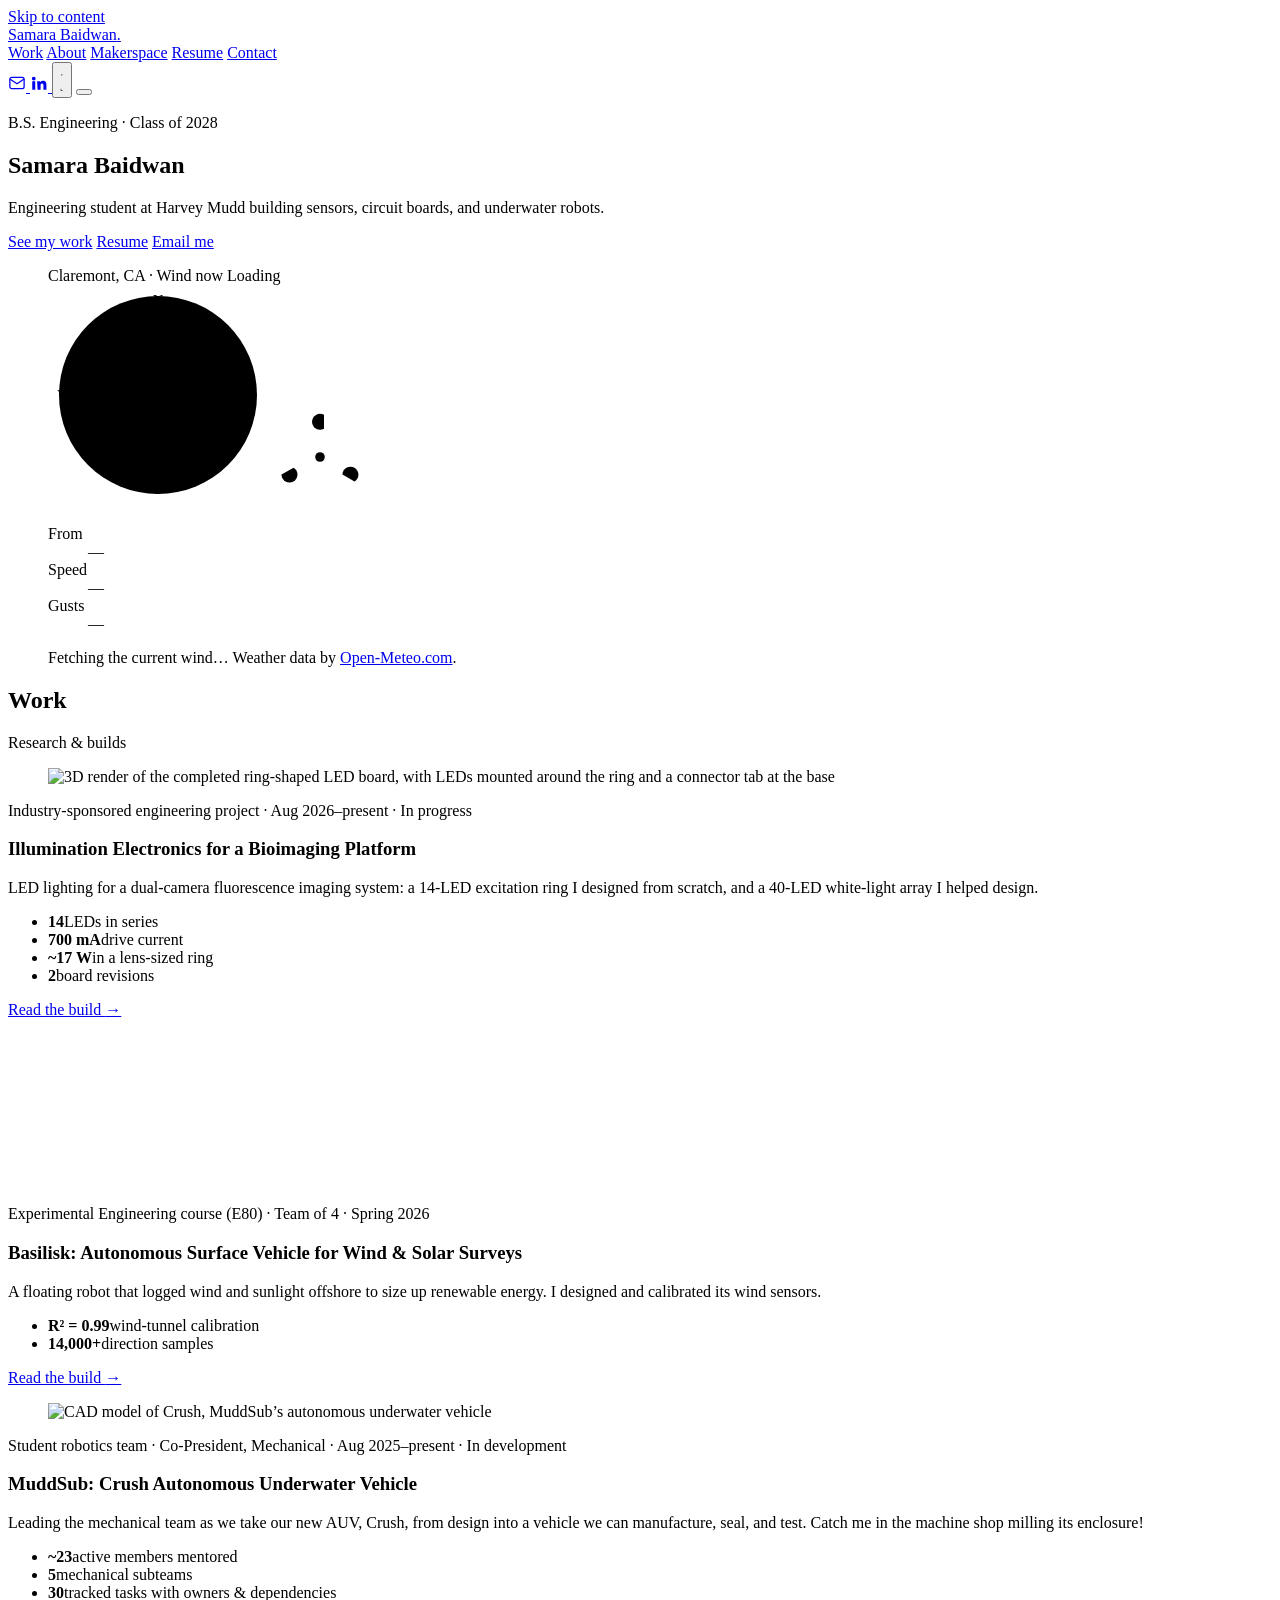
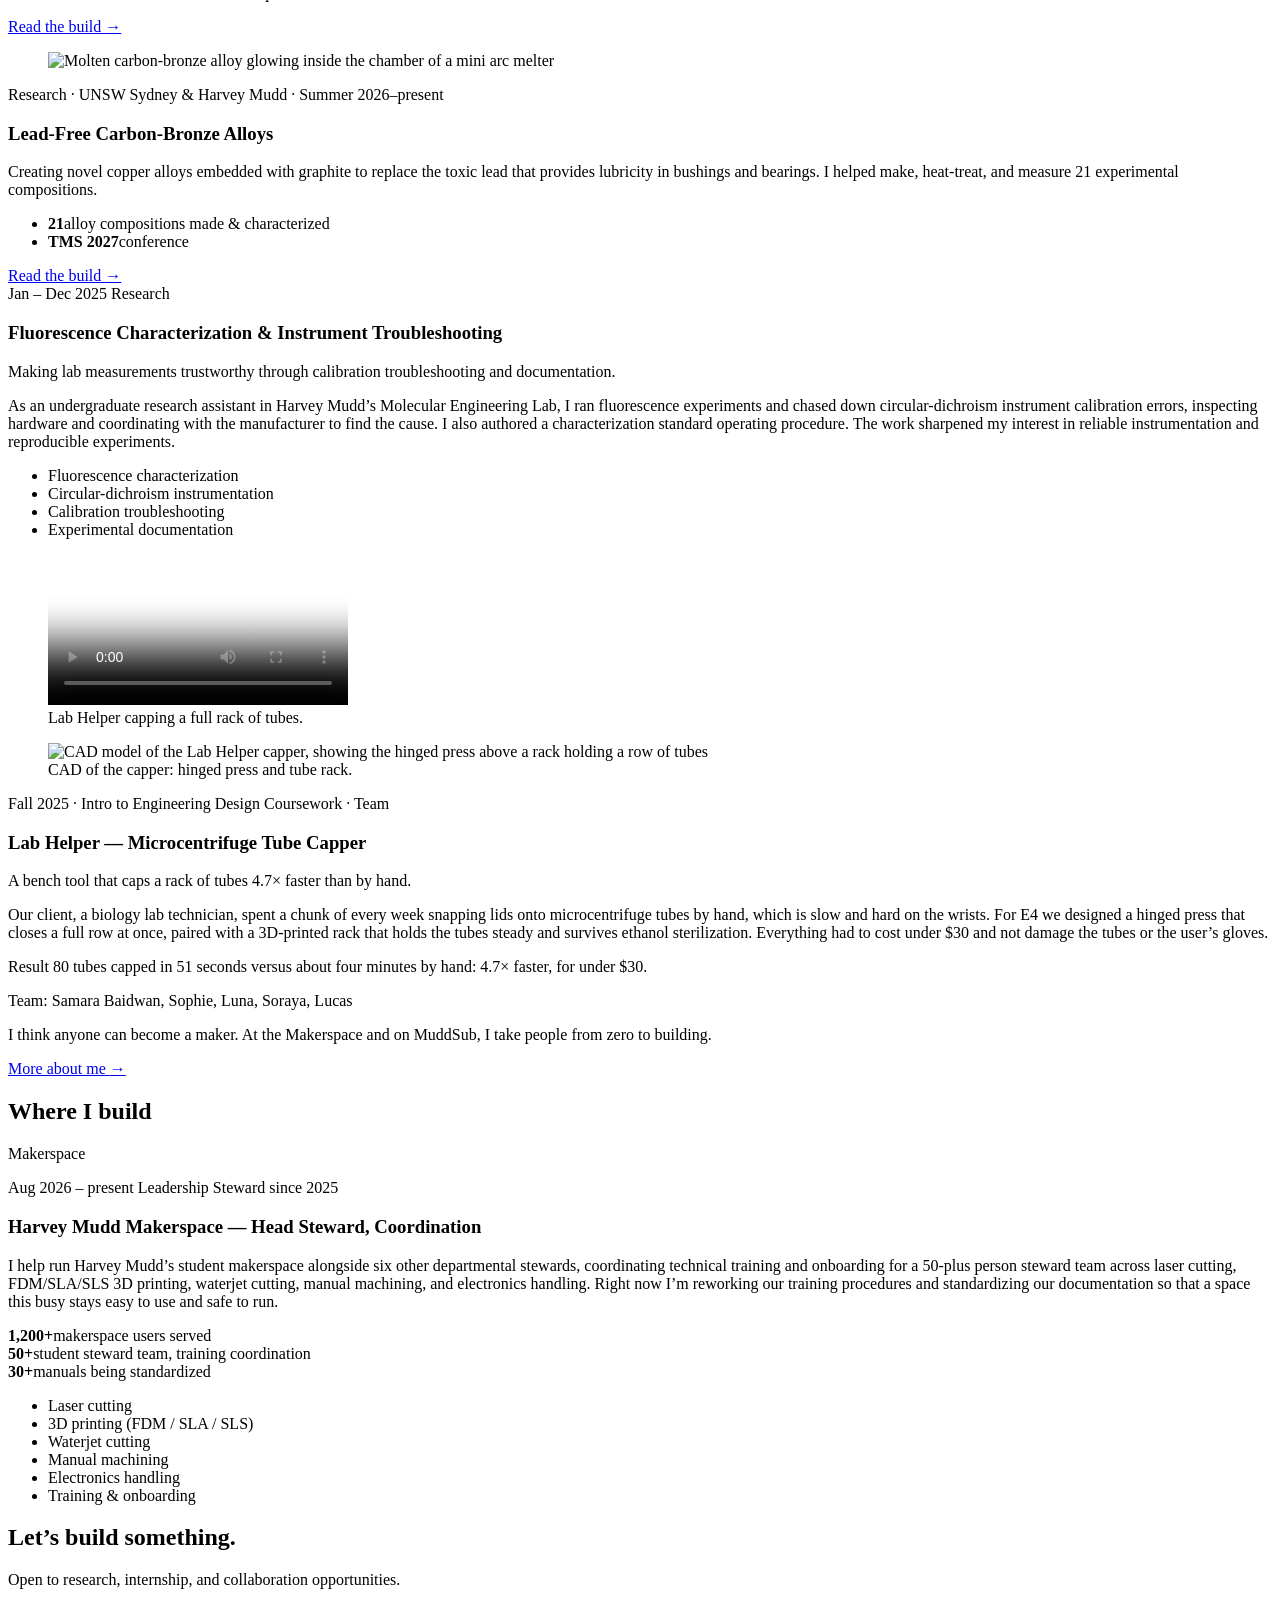
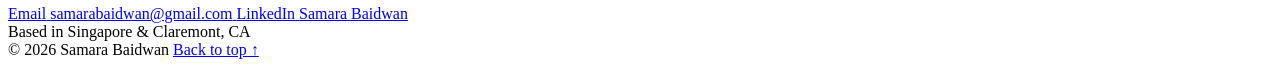
==== public/index.html @ fb80cf07 "Publish to GitHub Pages at samarabaidwan.com - Add a Pages workflow that uploads public/ on every me" ====
<!DOCTYPE html>
<html lang="en">
<head>
<meta charset="utf-8">
<meta name="viewport" content="width=device-width, initial-scale=1">
<title>Samara Baidwan — Engineering at Harvey Mudd</title>
<meta name="description" content="Samara Baidwan, engineering student at Harvey Mudd College ('28), building sensors, circuit boards, and underwater robots.">
<meta name="author" content="Samara Baidwan">
<meta name="theme-color" content="#0b1a28">
<script>try{var t=localStorage.getItem('theme');if(t==='light'||t==='dark')document.documentElement.dataset.theme=t}catch(e){}</script>
<link rel="canonical" href="https://samarabaidwan.com/">
<link rel="icon" href="/assets/favicon.svg" type="image/svg+xml">

<meta property="og:type" content="website">
<meta property="og:title" content="Samara Baidwan — Engineering at Harvey Mudd">
<meta property="og:description" content="Engineering student at Harvey Mudd building sensors, circuit boards, and underwater robots.">
<meta property="og:url" content="https://samarabaidwan.com/">

<link rel="preconnect" href="https://fonts.googleapis.com">
<link rel="preconnect" href="https://fonts.gstatic.com" crossorigin>
<link href="https://fonts.googleapis.com/css2?family=Chivo:wght@400;500;700;800&family=Chivo+Mono:wght@400;500&display=swap" rel="stylesheet">
<link rel="preconnect" href="https://api.open-meteo.com" crossorigin>
<link rel="stylesheet" href="/assets/css/styles.css?v=20261028">
</head>
<body>
<a class="skip-link" href="#main">Skip to content</a>

<header class="nav" id="nav">
  <div class="nav-inner">
    <a class="brand" href="/" aria-label="Samara Baidwan, home">Samara Baidwan<span class="brand-dot" aria-hidden="true">.</span></a>
    <nav class="nav-links" aria-label="Primary">
      <a href="/#projects">Work</a>
      <a href="/about/">About</a>
      <a href="/#makerspace">Makerspace</a>
      <a href="/resume/">Resume</a>
      <a href="/#contact">Contact</a>
    </nav>
    <a class="nav-mail" href="mailto:samarabaidwan@gmail.com" aria-label="Email Samara">
      <svg viewBox="0 0 24 24" width="18" height="18" fill="none" stroke="currentColor" stroke-width="1.7" stroke-linecap="round" stroke-linejoin="round" aria-hidden="true"><rect x="2.5" y="4.5" width="19" height="15" rx="2.5"/><path d="m3 7 9 6 9-6"/></svg>
    </a>
    <a class="nav-ico" href="https://www.linkedin.com/in/samarabaidwan/" target="_blank" rel="noopener" aria-label="LinkedIn">
      <svg viewBox="0 0 24 24" width="18" height="18" fill="currentColor" aria-hidden="true"><path d="M4.98 3.5A2.5 2.5 0 1 0 5 8.5a2.5 2.5 0 0 0 0-5zM3 9.5h4V21H3zM9.5 9.5h3.8v1.6h.05c.53-.95 1.83-1.95 3.77-1.95 4.03 0 4.78 2.5 4.78 5.76V21h-4v-5.3c0-1.26-.02-2.9-1.77-2.9-1.77 0-2.04 1.38-2.04 2.8V21h-4z"/></svg>
    </a>
    <button class="theme-toggle" type="button" aria-label="Switch to light theme">
      <svg class="i-sun" viewBox="0 0 24 24" aria-hidden="true"><circle cx="12" cy="12" r="4"/><path d="M12 2v2M12 20v2M4.9 4.9l1.4 1.4M17.7 17.7l1.4 1.4M2 12h2M20 12h2M4.9 19.1l1.4-1.4M17.7 6.3l1.4-1.4"/></svg>
      <svg class="i-moon" viewBox="0 0 24 24" aria-hidden="true"><path d="M20.5 14.2A8.5 8.5 0 1 1 9.8 3.5a7 7 0 0 0 10.7 10.7z"/></svg>
    </button>
    <button class="nav-toggle" type="button" aria-expanded="false" aria-controls="mobile-menu" aria-label="Open menu"><span></span><span></span></button>
  </div>
  <div class="mobile-menu" id="mobile-menu" hidden>
    <a href="/#projects">Work</a>
    <a href="/about/">About</a>
    <a href="/#makerspace">Makerspace</a>
    <a href="/resume/">Resume</a>
    <a href="/#contact">Contact</a>
  </div>
</header>

<main id="main">

  <!-- ============ HERO ============ -->
  <section class="hero" id="top">
    <div class="wrap">
      <div class="hero-grid">

        <div class="hero-main">
          <p class="eyebrow">B.S. Engineering · Class of 2028</p>
          <h1 class="hero-name">Samara Baidwan</h1>
          <p class="hero-bio">Engineering student at Harvey Mudd building sensors, circuit boards, and underwater robots.</p>
          <div class="hero-cta">
            <a class="btn btn-primary" href="#projects">See my work</a>
            <a class="btn btn-ghost" href="/resume/">Resume</a>
            <a class="btn btn-ghost" href="mailto:samarabaidwan@gmail.com">Email me</a>
          </div>
        </div>

        <figure class="wind card" id="wind" data-state="loading" aria-labelledby="wind-title">
          <div class="wind-head">
            <span id="wind-title">Claremont, CA · Wind now</span>
            <span class="wind-status" data-wind-status>Loading</span>
          </div>
          <div class="wind-instruments">
            <svg class="wind-vane" viewBox="0 0 240 240" width="220" height="220" role="img" aria-labelledby="wind-vane-title">
              <title id="wind-vane-title">Weathervane</title>
              <circle class="ring" cx="120" cy="120" r="108"/>
              <circle class="ring" cx="120" cy="120" r="72"/>
              <circle class="ring" cx="120" cy="120" r="36"/>
              <text class="card-pt" x="120" y="22" text-anchor="middle">N</text>
              <text class="card-pt" x="222" y="125" text-anchor="middle">E</text>
              <text class="card-pt" x="120" y="228" text-anchor="middle">S</text>
              <text class="card-pt" x="18" y="125" text-anchor="middle">W</text>
              <g data-wind-vane transform="rotate(225 120 120)">
                <polygon class="arrow" points="120,34 109,62 131,62"/>
                <rect class="shaft" x="118" y="60" width="4" height="96" rx="2"/>
                <path class="fin" d="M112 152 L128 152 L142 200 Q120 192 98 200 Z"/>
              </g>
              <circle class="hub" cx="120" cy="120" r="7"/>
            </svg>
            <svg class="wind-cups" viewBox="0 0 120 120" width="96" height="96" aria-hidden="true">
              <g data-wind-cups>
                <g><line class="arm" x1="60" y1="60" x2="60" y2="25"/><path class="cup" d="M65 7.3 A10 10 0 1 0 65 24.7"/></g>
                <g transform="rotate(120 60 60)"><line class="arm" x1="60" y1="60" x2="60" y2="25"/><path class="cup" d="M65 7.3 A10 10 0 1 0 65 24.7"/></g>
                <g transform="rotate(240 60 60)"><line class="arm" x1="60" y1="60" x2="60" y2="25"/><path class="cup" d="M65 7.3 A10 10 0 1 0 65 24.7"/></g>
              </g>
              <circle class="hub" cx="60" cy="60" r="6"/>
            </svg>
          </div>
          <dl class="wind-read">
            <div><dt>From</dt><dd data-wind-dir>—</dd></div>
            <div><dt>Speed</dt><dd data-wind-speed>—</dd></div>
            <div><dt>Gusts</dt><dd data-wind-gust>—</dd></div>
          </dl>
          <figcaption class="wind-cap"><span data-wind-note>Fetching the current wind…</span> Weather data by <a href="https://open-meteo.com/" target="_blank" rel="noopener">Open-Meteo.com</a>.</figcaption>
        </figure>

      </div>
    </div>
  </section>

  <!-- ============ PROJECTS ============ -->
  <section class="section" id="projects">
    <div class="wrap">
      <header class="sec-head">
        <h2 class="sec-title">Work</h2>
        <p class="sec-label">Research &amp; builds</p>
      </header>

      <div class="projects">

        <!-- Currently working on -->
        <article class="project card now-card">
          <figure class="p-focal">
            <img src="/assets/img/led-v2.webp?v=20261016" alt="3D render of the completed ring-shaped LED board, with LEDs mounted around the ring and a connector tab at the base" loading="lazy" width="1200" height="900">
          </figure>
          <div class="p-body">
            <p class="proj-label">Industry-sponsored engineering project · Aug 2026–present · In progress</p>
            <h3>Illumination Electronics for a Bioimaging Platform</h3>
            <p class="one-liner">
              LED lighting for a dual-camera fluorescence imaging system: a 14-LED excitation ring I
              designed from scratch, and a 40-LED white-light array I helped design.
            </p>
            <ul class="pcard-stats">
              <li><b>14</b><span>LEDs in series</span></li>
              <li><b>700 mA</b><span>drive current</span></li>
              <li><b>~17 W</b><span>in a lens-sized ring</span></li>
              <li><b>2</b><span>board revisions</span></li>
            </ul>
            <a class="pcard-link" href="/projects/illumination/">Read the build <span aria-hidden="true">&rarr;</span></a>
          </div>
        </article>

        <!-- Basilisk -->
        <article class="project card">
          <figure class="p-focal">
            <video src="/assets/video/basilisk-lake-card.mp4?v=20261016" poster="/assets/img/basilisk-lake-card-poster.jpg?v=20261016" autoplay muted loop playsinline preload="metadata" aria-label="Basilisk under way on the lake, logging wind and sunlight"></video>
          </figure>
          <div class="p-body">
            <p class="proj-label">Experimental Engineering course (E80) · Team of 4 · Spring 2026</p>
            <h3>Basilisk: Autonomous Surface Vehicle for Wind &amp; Solar Surveys</h3>
            <p class="one-liner">
              A floating robot that logged wind and sunlight offshore to size up renewable energy. I
              designed and calibrated its wind sensors.
            </p>
            <ul class="pcard-stats">
              <li><b>R² = 0.99</b><span>wind-tunnel calibration</span></li>
              <li><b>14,000+</b><span>direction samples</span></li>
            </ul>
            <a class="pcard-link" href="/projects/basilisk/">Read the build <span aria-hidden="true">&rarr;</span></a>
          </div>
        </article>

        <!-- MuddSub -->
        <article class="project card">
          <figure class="p-focal p-focal--cutout">
            <img src="/assets/img/sub-crush.webp?v=20261028" alt="CAD model of Crush, MuddSub’s autonomous underwater vehicle" loading="lazy" width="1074" height="737">
          </figure>
          <div class="p-body">
            <p class="proj-label">Student robotics team · Co-President, Mechanical · Aug 2025–present · In development</p>
            <h3>MuddSub: Crush Autonomous Underwater Vehicle</h3>
            <p class="one-liner">
              Leading the mechanical team as we take our new AUV, Crush, from design into a vehicle we
              can manufacture, seal, and test. Catch me in the machine shop milling its enclosure!
            </p>
            <ul class="pcard-stats">
              <li><b>~23</b><span>active members mentored</span></li>
              <li><b>5</b><span>mechanical subteams</span></li>
              <li><b>30</b><span>tracked tasks with owners &amp; dependencies</span></li>
            </ul>
            <a class="pcard-link" href="/projects/muddsub/">Read the build <span aria-hidden="true">&rarr;</span></a>
          </div>
        </article>

        <!-- Carbon-Bronze (UNSW) -->
        <article class="project card">
          <figure class="p-focal">
            <img src="/assets/img/unsw-arcmelt.webp?v=20261010" alt="Molten carbon-bronze alloy glowing inside the chamber of a mini arc melter" loading="lazy" width="1200" height="900">
          </figure>
          <div class="p-body">
            <p class="proj-label">Research · UNSW Sydney &amp; Harvey Mudd · Summer 2026–present</p>
            <h3>Lead-Free Carbon-Bronze Alloys</h3>
            <p class="one-liner">
              Creating novel copper alloys embedded with graphite to replace the toxic lead that
              provides lubricity in bushings and bearings. I helped make, heat-treat, and measure 21
              experimental compositions.
            </p>
            <ul class="pcard-stats">
              <li><b>21</b><span>alloy compositions made &amp; characterized</span></li>
              <li><b>TMS 2027</b><span>conference</span></li>
            </ul>
            <a class="pcard-link" href="/projects/carbon-bronze/">Read the build <span aria-hidden="true">&rarr;</span></a>
          </div>
        </article>

        <!-- Fluorescence -->
        <article class="project project--text card">
          <div class="p-body">
            <div class="p-top">
              <span class="date">Jan – Dec 2025</span>
              <span class="chip">Research</span>
            </div>
            <h3>Fluorescence Characterization &amp; Instrument Troubleshooting</h3>
            <p class="one-liner">Making lab measurements trustworthy through calibration troubleshooting and documentation.</p>
            <p class="desc">
              As an undergraduate research assistant in Harvey Mudd’s Molecular Engineering Lab, I ran
              fluorescence experiments and chased down circular-dichroism instrument calibration errors,
              inspecting hardware and coordinating with the manufacturer to find the cause. I also authored
              a characterization standard operating procedure. The work sharpened my interest in reliable
              instrumentation and reproducible experiments.
            </p>
            <ul class="tags">
              <li>Fluorescence characterization</li><li>Circular-dichroism instrumentation</li>
              <li>Calibration troubleshooting</li><li>Experimental documentation</li>
            </ul>
          </div>
        </article>

        <!-- Lab Helper -->
        <article class="project project--split card">
          <div class="p-gallery">
            <figure class="media">
              <video controls preload="metadata" playsinline poster="/assets/video/lab-helper-poster.jpg?v=20261010">
                <source src="/assets/video/lab-helper.mp4?v=20261010" type="video/mp4">
                Your browser doesn’t support embedded video.
              </video>
              <figcaption>Lab Helper capping a full rack of tubes.</figcaption>
            </figure>
            <figure class="media">
              <img src="/assets/img/lab-cad.webp?v=20261010" alt="CAD model of the Lab Helper capper, showing the hinged press above a rack holding a row of tubes" loading="lazy" width="1400" height="956">
              <figcaption>CAD of the capper: hinged press and tube rack.</figcaption>
            </figure>
          </div>
          <div class="p-body">
            <div class="p-top">
              <span class="date">Fall 2025 · Intro to Engineering Design</span>
              <span class="chip chip-team">Coursework · Team</span>
            </div>
            <h3>Lab Helper — Microcentrifuge Tube Capper</h3>
            <p class="one-liner">A bench tool that caps a rack of tubes 4.7× faster than by hand.</p>
            <p class="desc">
              Our client, a biology lab technician, spent a chunk of every week snapping lids onto
              microcentrifuge tubes by hand, which is slow and hard on the wrists. For E4 we designed a hinged
              press that closes a full row at once, paired with a 3D-printed rack that holds the tubes
              steady and survives ethanol sterilization. Everything had to cost under $30 and not damage
              the tubes or the user’s gloves.
            </p>
            <p class="result">
              <span>Result</span>
              80 tubes capped in 51 seconds versus about four minutes by hand: 4.7× faster, for under $30.
            </p>
            <p class="team">Team: <span>Samara Baidwan, Sophie, Luna, Soraya, Lucas</span></p>
          </div>
        </article>

      </div>
    </div>
  </section>

  <!-- ============ ABOUT (teaser; the full page is /about/) ============ -->
  <section class="section" id="about" aria-label="About">
    <div class="wrap">
      <div class="about-teaser card">
        <p>I think anyone can become a maker. At the Makerspace and on MuddSub, I take people from zero to building.</p>
        <a class="btn btn-ghost" href="/about/">More about me <span aria-hidden="true">&rarr;</span></a>
      </div>
    </div>
  </section>

  <!-- ============ MAKERSPACE ============ -->
  <section class="section" id="makerspace">
    <div class="wrap">
      <header class="sec-head">
        <h2 class="sec-title">Where I build</h2>
        <p class="sec-label">Makerspace</p>
      </header>

      <article class="space-card card">
        <div class="space-head">
          <span class="date">Aug 2026 – present</span>
          <span class="chip">Leadership</span>
          <span class="date">Steward since 2025</span>
        </div>
        <h3>Harvey Mudd Makerspace — Head Steward, Coordination</h3>
        <p class="desc">
          I help run Harvey Mudd’s student makerspace alongside six other departmental stewards,
          coordinating technical training and onboarding for a 50-plus person steward team across laser
          cutting, FDM/SLA/SLS 3D printing, waterjet cutting, manual machining, and electronics handling.
          Right now I’m reworking our training procedures and standardizing our documentation so that a
          space this busy stays easy to use and safe to run.
        </p>
        <div class="stats">
          <div class="stat"><b>1,200+</b><span>makerspace users served</span></div>
          <div class="stat"><b>50+</b><span>student steward team, training coordination</span></div>
          <div class="stat"><b>30+</b><span>manuals being standardized</span></div>
        </div>
        <ul class="tags">
          <li>Laser cutting</li><li>3D printing (FDM / SLA / SLS)</li><li>Waterjet cutting</li>
          <li>Manual machining</li><li>Electronics handling</li><li>Training &amp; onboarding</li>
        </ul>
      </article>
    </div>
  </section>

  <!-- ============ CONTACT ============ -->
  <section class="section section-contact" id="contact">
    <div class="wrap">
      <header class="sec-head">
        <h2 class="sec-title big">Let’s build something.</h2>
        <p class="sec-sub">Open to research, internship, and collaboration opportunities.</p>
      </header>

      <div class="contact-grid">
        <a class="card contact-card" href="mailto:samarabaidwan@gmail.com">
          <span class="contact-label">Email</span>
          <span class="contact-value">samarabaidwan@gmail.com</span>
        </a>
        <a class="card contact-card" href="https://www.linkedin.com/in/samarabaidwan/" target="_blank" rel="noopener">
          <span class="contact-label">LinkedIn</span>
          <span class="contact-value">Samara Baidwan</span>
        </a>
        <div class="card contact-card">
          <span class="contact-label">Based in</span>
          <span class="contact-value">Singapore &amp; Claremont, CA</span>
        </div>
      </div>
    </div>
  </section>

</main>

<footer class="footer">
  <div class="wrap footer-inner">
    <span>© <span id="year">2026</span> Samara Baidwan</span>
    <a href="#top">Back to top ↑</a>
  </div>
</footer>

<script src="/assets/js/main.js?v=20261028" defer></script>
</body>
</html>
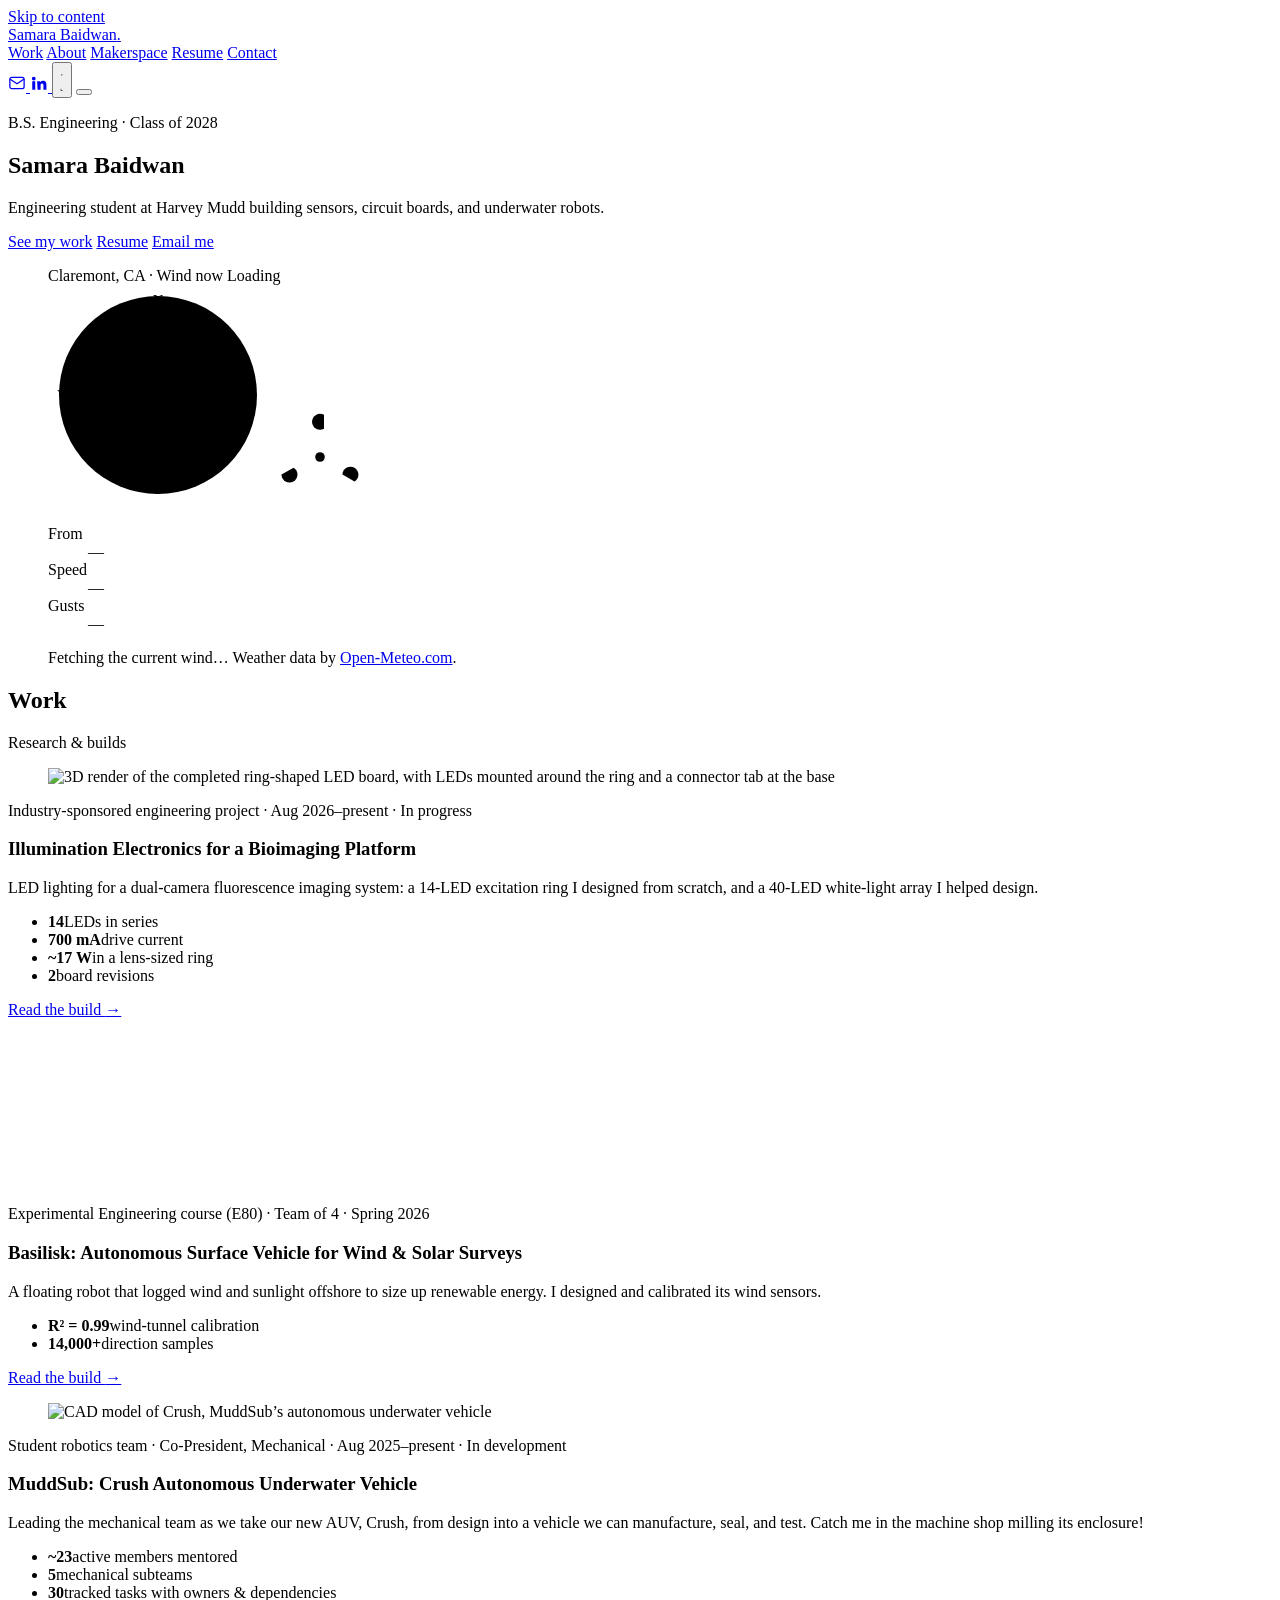
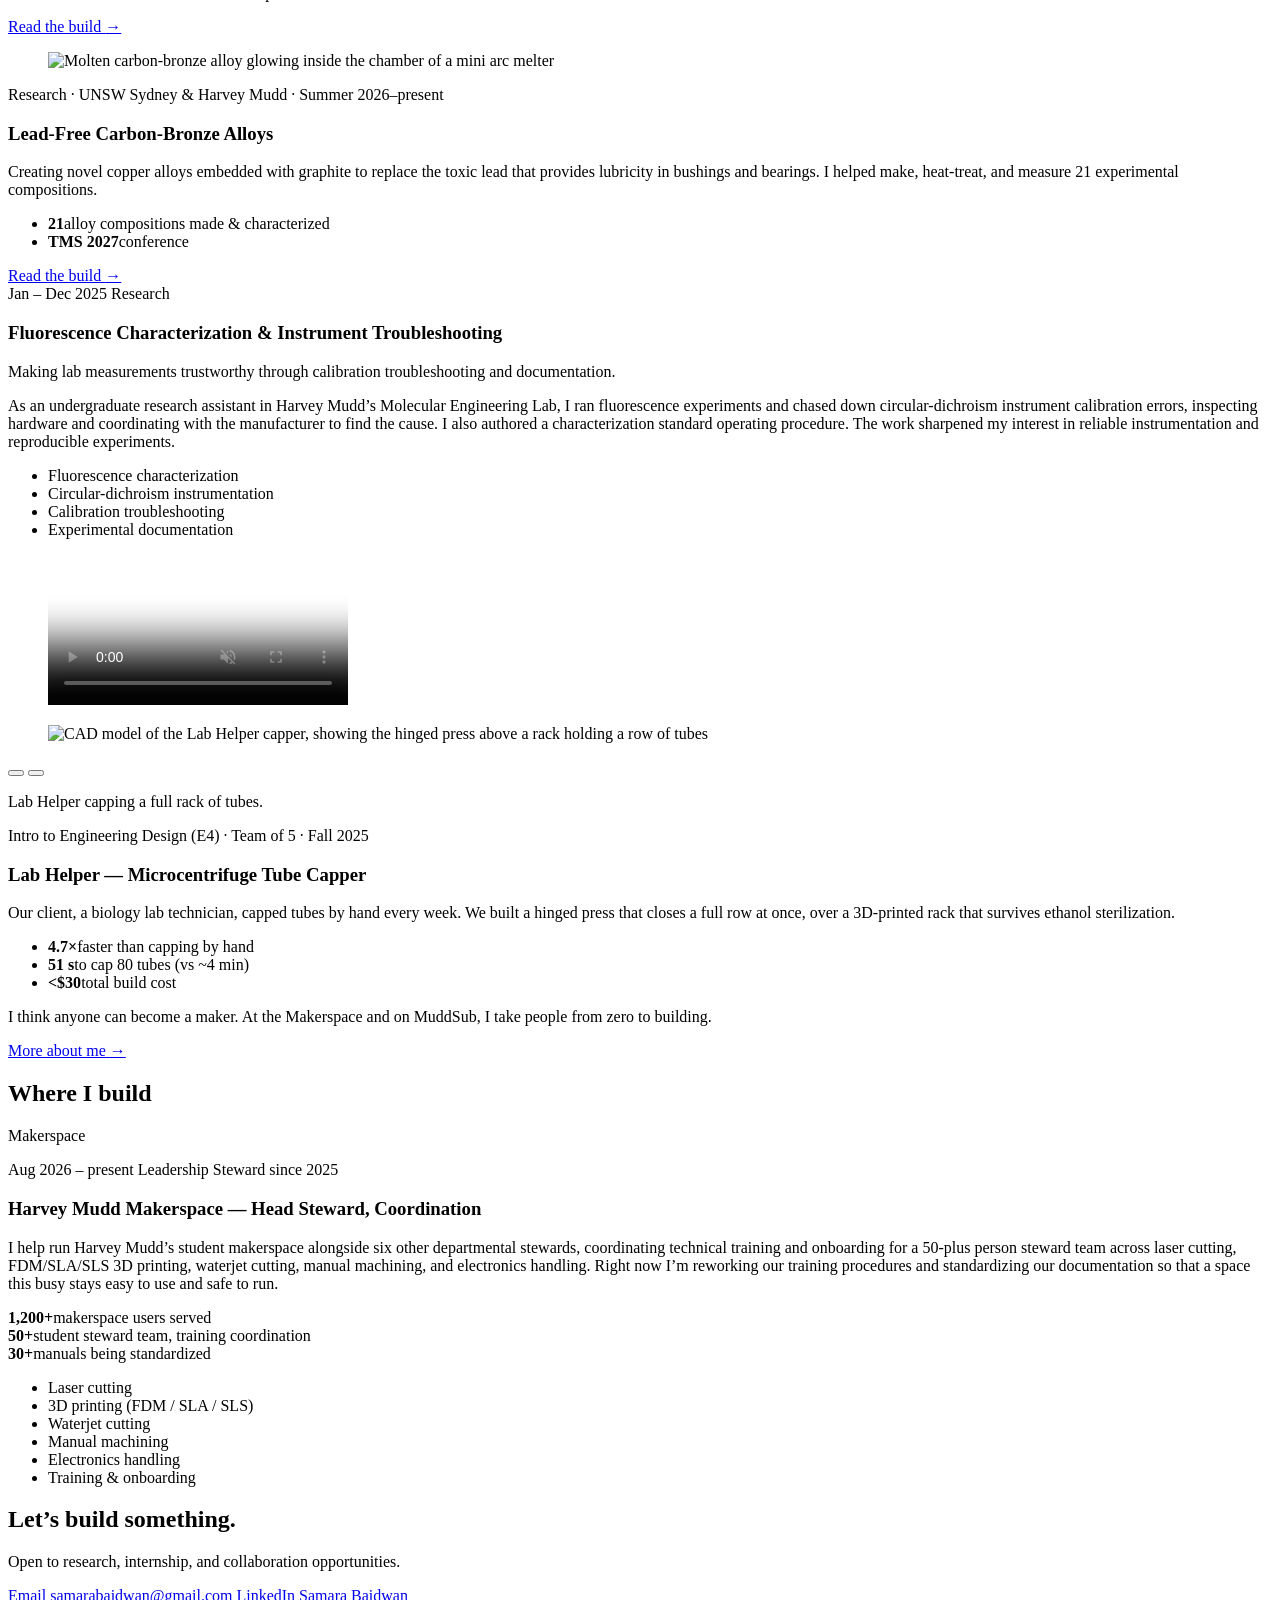
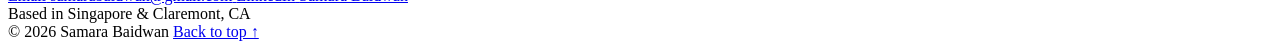
==== commit 1e240380: "Lab Helper gallery, resume on the new domain, reduced-motion video fix - Lab Helper: video and CAD n" ====
--- a/public/index.html
+++ b/public/index.html
@@ -20,7 +20,7 @@
 <link rel="preconnect" href="https://fonts.gstatic.com" crossorigin>
 <link href="https://fonts.googleapis.com/css2?family=Chivo:wght@400;500;700;800&family=Chivo+Mono:wght@400;500&display=swap" rel="stylesheet">
 <link rel="preconnect" href="https://api.open-meteo.com" crossorigin>
-<link rel="stylesheet" href="/assets/css/styles.css?v=20261028">
+<link rel="stylesheet" href="/assets/css/styles.css?v=20261029">
 </head>
 <body>
 <a class="skip-link" href="#main">Skip to content</a>
@@ -235,39 +235,37 @@
         </article>
 
         <!-- Lab Helper -->
-        <article class="project project--split card">
-          <div class="p-gallery">
-            <figure class="media">
-              <video controls preload="metadata" playsinline poster="/assets/video/lab-helper-poster.jpg?v=20261010">
-                <source src="/assets/video/lab-helper.mp4?v=20261010" type="video/mp4">
-                Your browser doesn’t support embedded video.
-              </video>
-              <figcaption>Lab Helper capping a full rack of tubes.</figcaption>
-            </figure>
-            <figure class="media">
-              <img src="/assets/img/lab-cad.webp?v=20261010" alt="CAD model of the Lab Helper capper, showing the hinged press above a rack holding a row of tubes" loading="lazy" width="1400" height="956">
-              <figcaption>CAD of the capper: hinged press and tube rack.</figcaption>
-            </figure>
-          </div>
-          <div class="p-body">
-            <div class="p-top">
-              <span class="date">Fall 2025 · Intro to Engineering Design</span>
-              <span class="chip chip-team">Coursework · Team</span>
+        <article class="project card">
+          <div class="p-media-col">
+            <div class="slideshow" data-slideshow data-static>
+              <div class="slides">
+                <figure class="slide slide--video is-active" data-caption="Lab Helper capping a full rack of tubes.">
+                  <video src="/assets/video/lab-helper.mp4?v=20261010" poster="/assets/video/lab-helper-poster.jpg?v=20261010" controls muted loop playsinline preload="metadata" aria-label="Lab Helper capping a full rack of microcentrifuge tubes"></video>
+                </figure>
+                <figure class="slide slide--photo" data-caption="CAD of the capper: hinged press and tube rack.">
+                  <img src="/assets/img/lab-cad.webp?v=20261010" alt="CAD model of the Lab Helper capper, showing the hinged press above a rack holding a row of tubes" loading="lazy" width="1400" height="956">
+                </figure>
+              </div>
+              <div class="slide-dots" role="tablist" aria-label="Lab Helper video and CAD">
+                <button class="dot is-active" type="button" role="tab" aria-selected="true" aria-label="Clip: capping a full rack"></button>
+                <button class="dot" type="button" role="tab" aria-selected="false" aria-label="CAD of the capper"></button>
+              </div>
+              <p class="slide-caption" aria-live="polite">Lab Helper capping a full rack of tubes.</p>
             </div>
+          </div>
+          <div class="p-body">
+            <p class="proj-label">Intro to Engineering Design (E4) · Team of 5 · Fall 2025</p>
             <h3>Lab Helper — Microcentrifuge Tube Capper</h3>
-            <p class="one-liner">A bench tool that caps a rack of tubes 4.7× faster than by hand.</p>
-            <p class="desc">
-              Our client, a biology lab technician, spent a chunk of every week snapping lids onto
-              microcentrifuge tubes by hand, which is slow and hard on the wrists. For E4 we designed a hinged
-              press that closes a full row at once, paired with a 3D-printed rack that holds the tubes
-              steady and survives ethanol sterilization. Everything had to cost under $30 and not damage
-              the tubes or the user’s gloves.
-            </p>
-            <p class="result">
-              <span>Result</span>
-              80 tubes capped in 51 seconds versus about four minutes by hand: 4.7× faster, for under $30.
-            </p>
-            <p class="team">Team: <span>Samara Baidwan, Sophie, Luna, Soraya, Lucas</span></p>
+            <p class="one-liner">
+              Our client, a biology lab technician, capped tubes by hand every week. We built a hinged
+              press that closes a full row at once, over a 3D-printed rack that survives ethanol
+              sterilization.
+            </p>
+            <ul class="pcard-stats">
+              <li><b>4.7×</b><span>faster than capping by hand</span></li>
+              <li><b>51 s</b><span>to cap 80 tubes (vs ~4 min)</span></li>
+              <li><b>&lt;$30</b><span>total build cost</span></li>
+            </ul>
           </div>
         </article>
 
@@ -354,6 +352,6 @@
   </div>
 </footer>
 
-<script src="/assets/js/main.js?v=20261028" defer></script>
+<script src="/assets/js/main.js?v=20261029" defer></script>
 </body>
 </html>
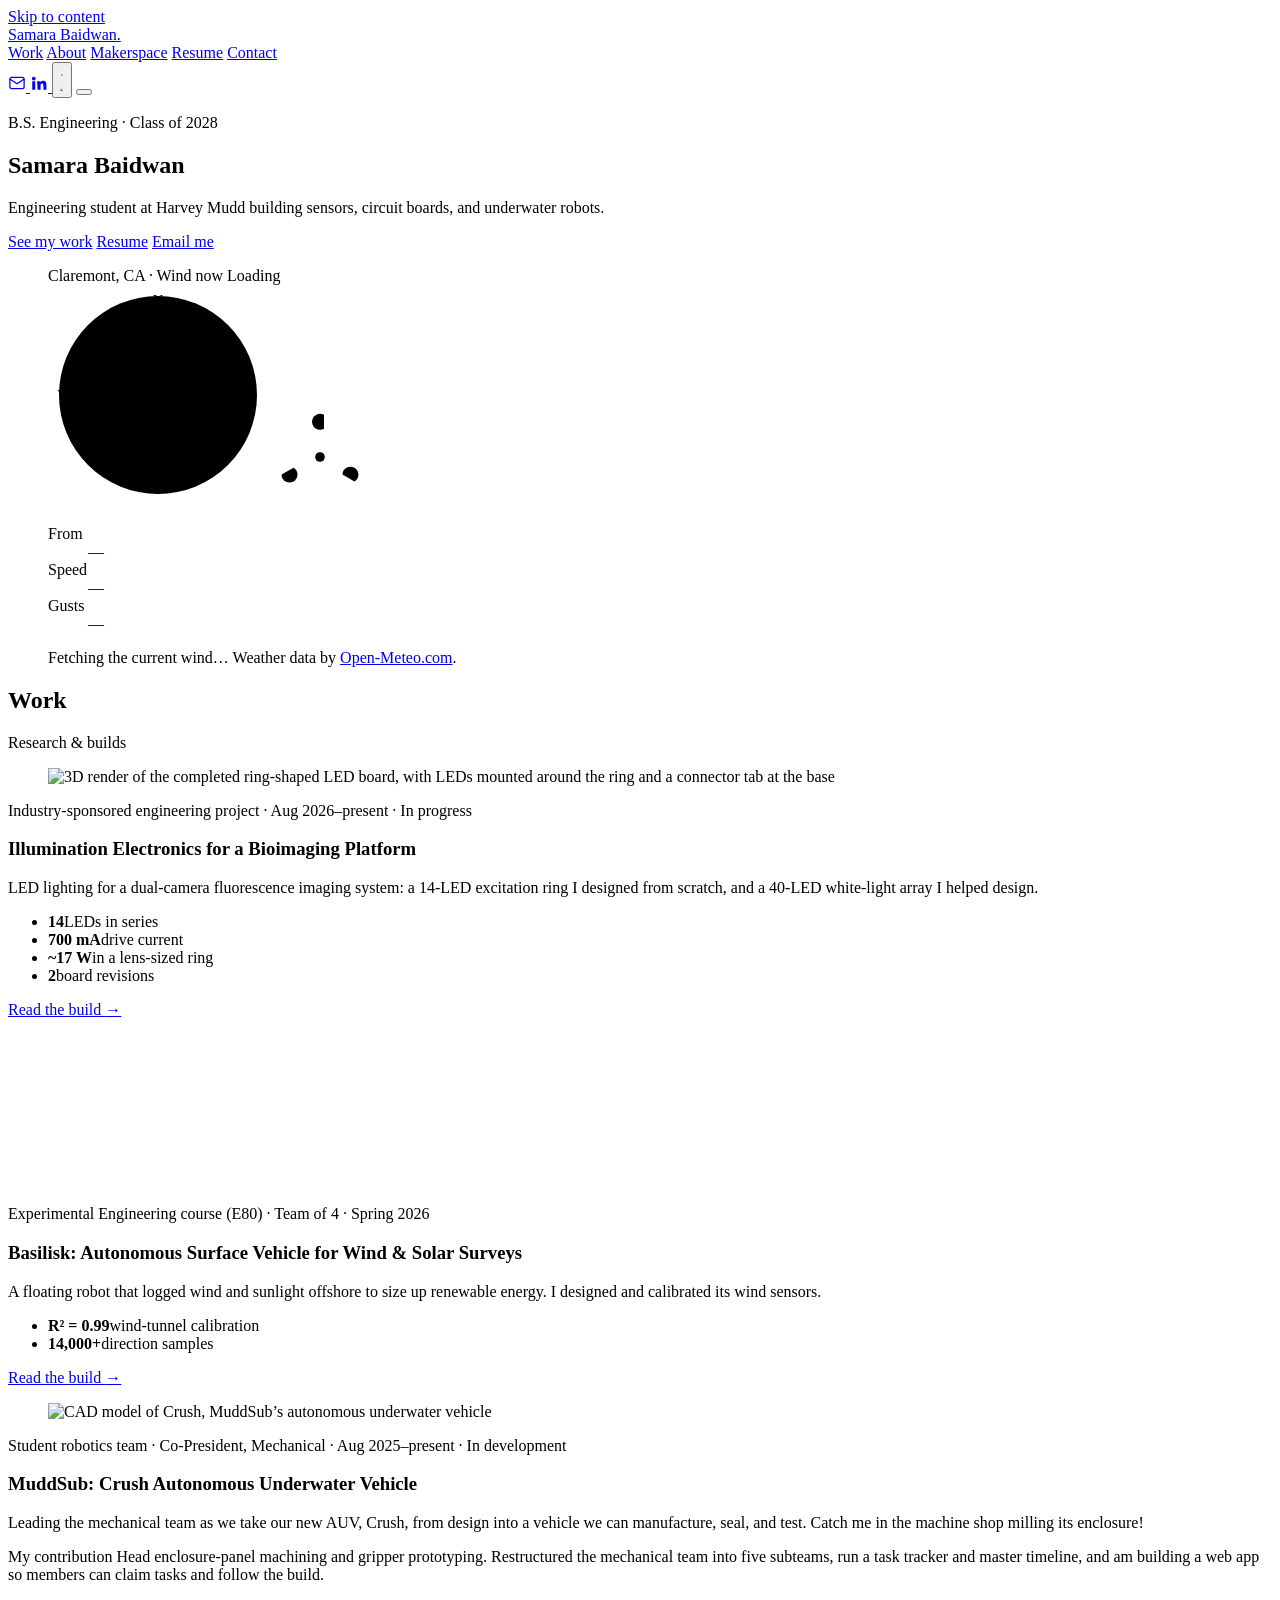
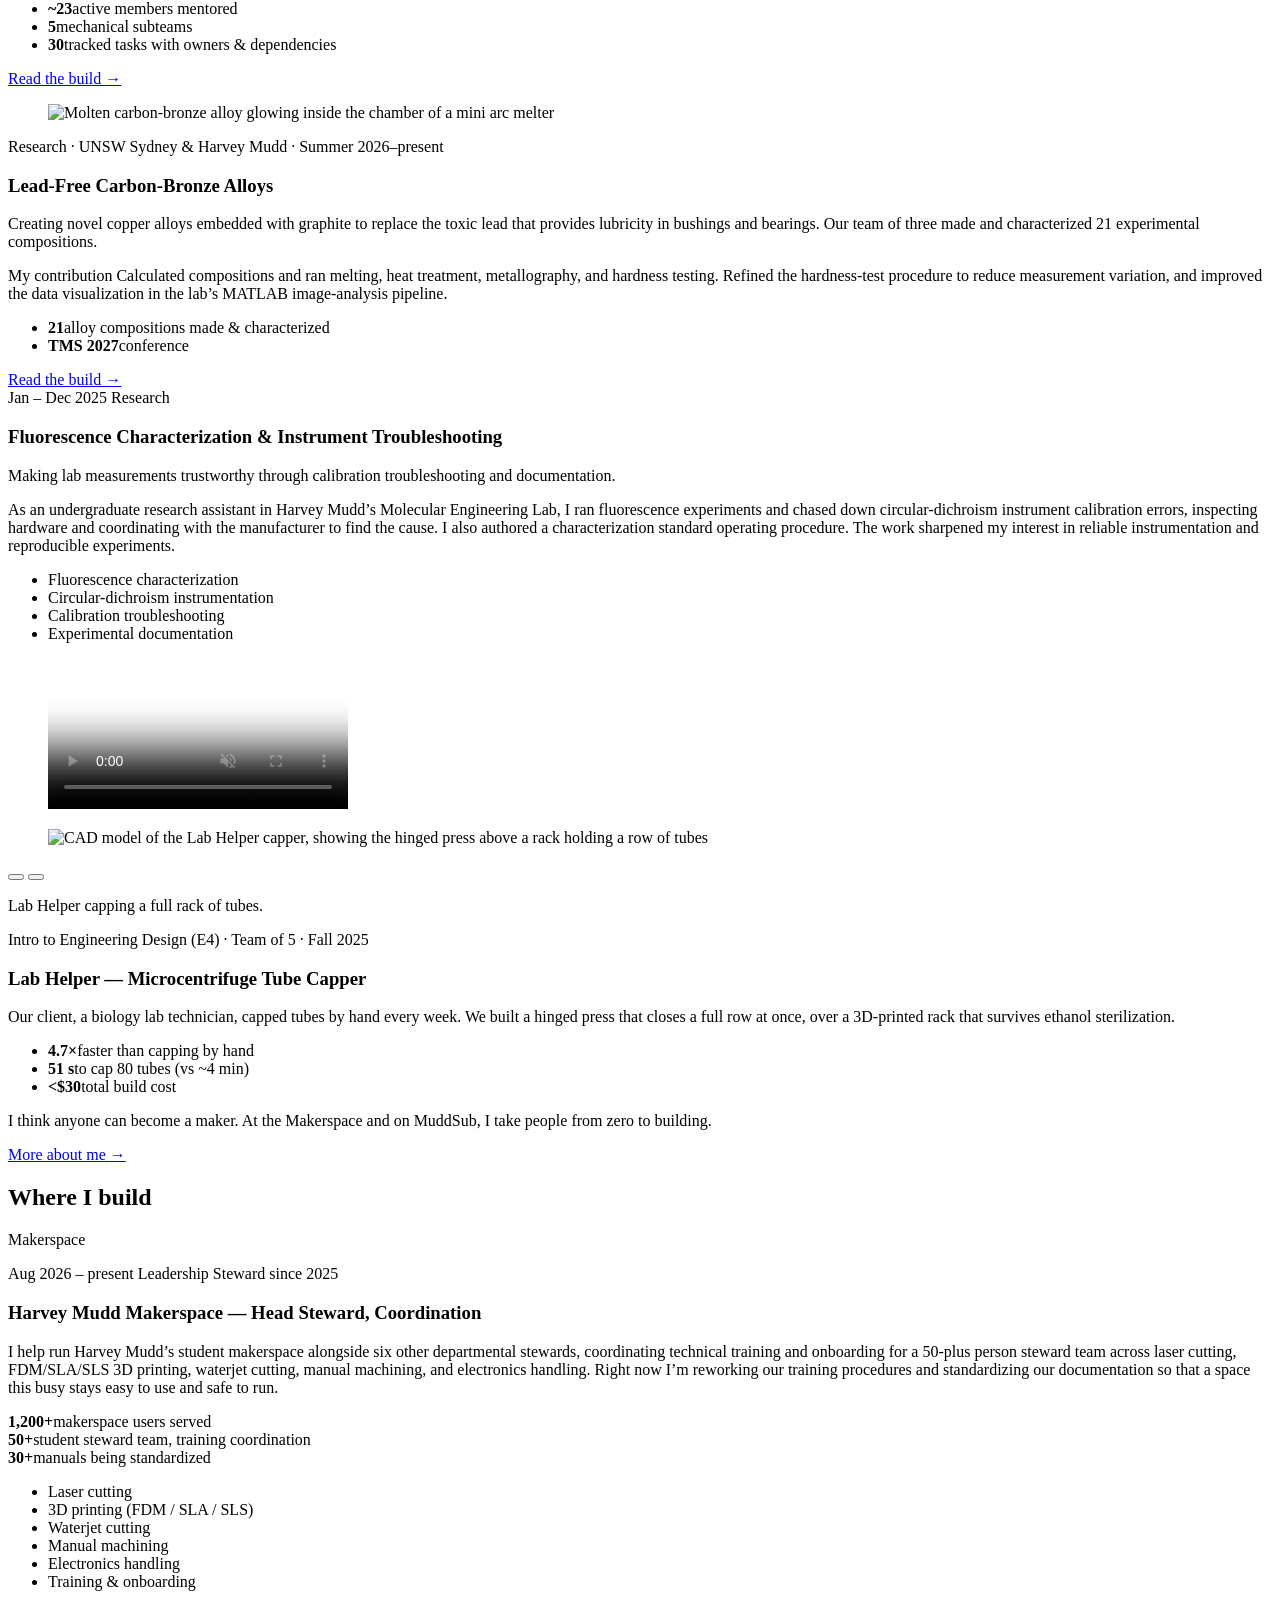
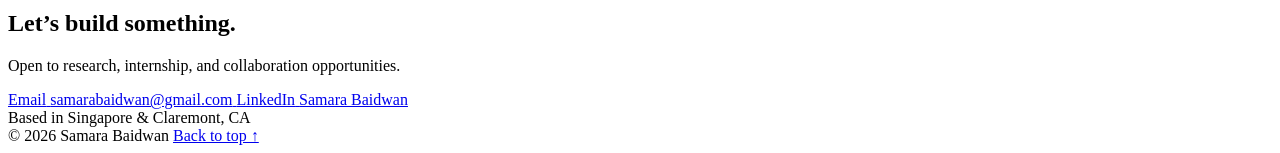
==== commit 11b4b47c: "About photo, contribution notes on UNSW and MuddSub, Crush Coach - New About portrait (cropped 4:5 f" ====
--- a/public/index.html
+++ b/public/index.html
@@ -181,6 +181,12 @@
               Leading the mechanical team as we take our new AUV, Crush, from design into a vehicle we
               can manufacture, seal, and test. Catch me in the machine shop milling its enclosure!
             </p>
+            <p class="contribution">
+              <span>My contribution</span>
+              Head enclosure-panel machining and gripper prototyping. Restructured the mechanical team
+              into five subteams, run a task tracker and master timeline, and am building a web app so
+              members can claim tasks and follow the build.
+            </p>
             <ul class="pcard-stats">
               <li><b>~23</b><span>active members mentored</span></li>
               <li><b>5</b><span>mechanical subteams</span></li>
@@ -200,8 +206,14 @@
             <h3>Lead-Free Carbon-Bronze Alloys</h3>
             <p class="one-liner">
               Creating novel copper alloys embedded with graphite to replace the toxic lead that
-              provides lubricity in bushings and bearings. I helped make, heat-treat, and measure 21
+              provides lubricity in bushings and bearings. Our team of three made and characterized 21
               experimental compositions.
+            </p>
+            <p class="contribution">
+              <span>My contribution</span>
+              Calculated compositions and ran melting, heat treatment, metallography, and hardness
+              testing. Refined the hardness-test procedure to reduce measurement variation, and improved
+              the data visualization in the lab’s MATLAB image-analysis pipeline.
             </p>
             <ul class="pcard-stats">
               <li><b>21</b><span>alloy compositions made &amp; characterized</span></li>
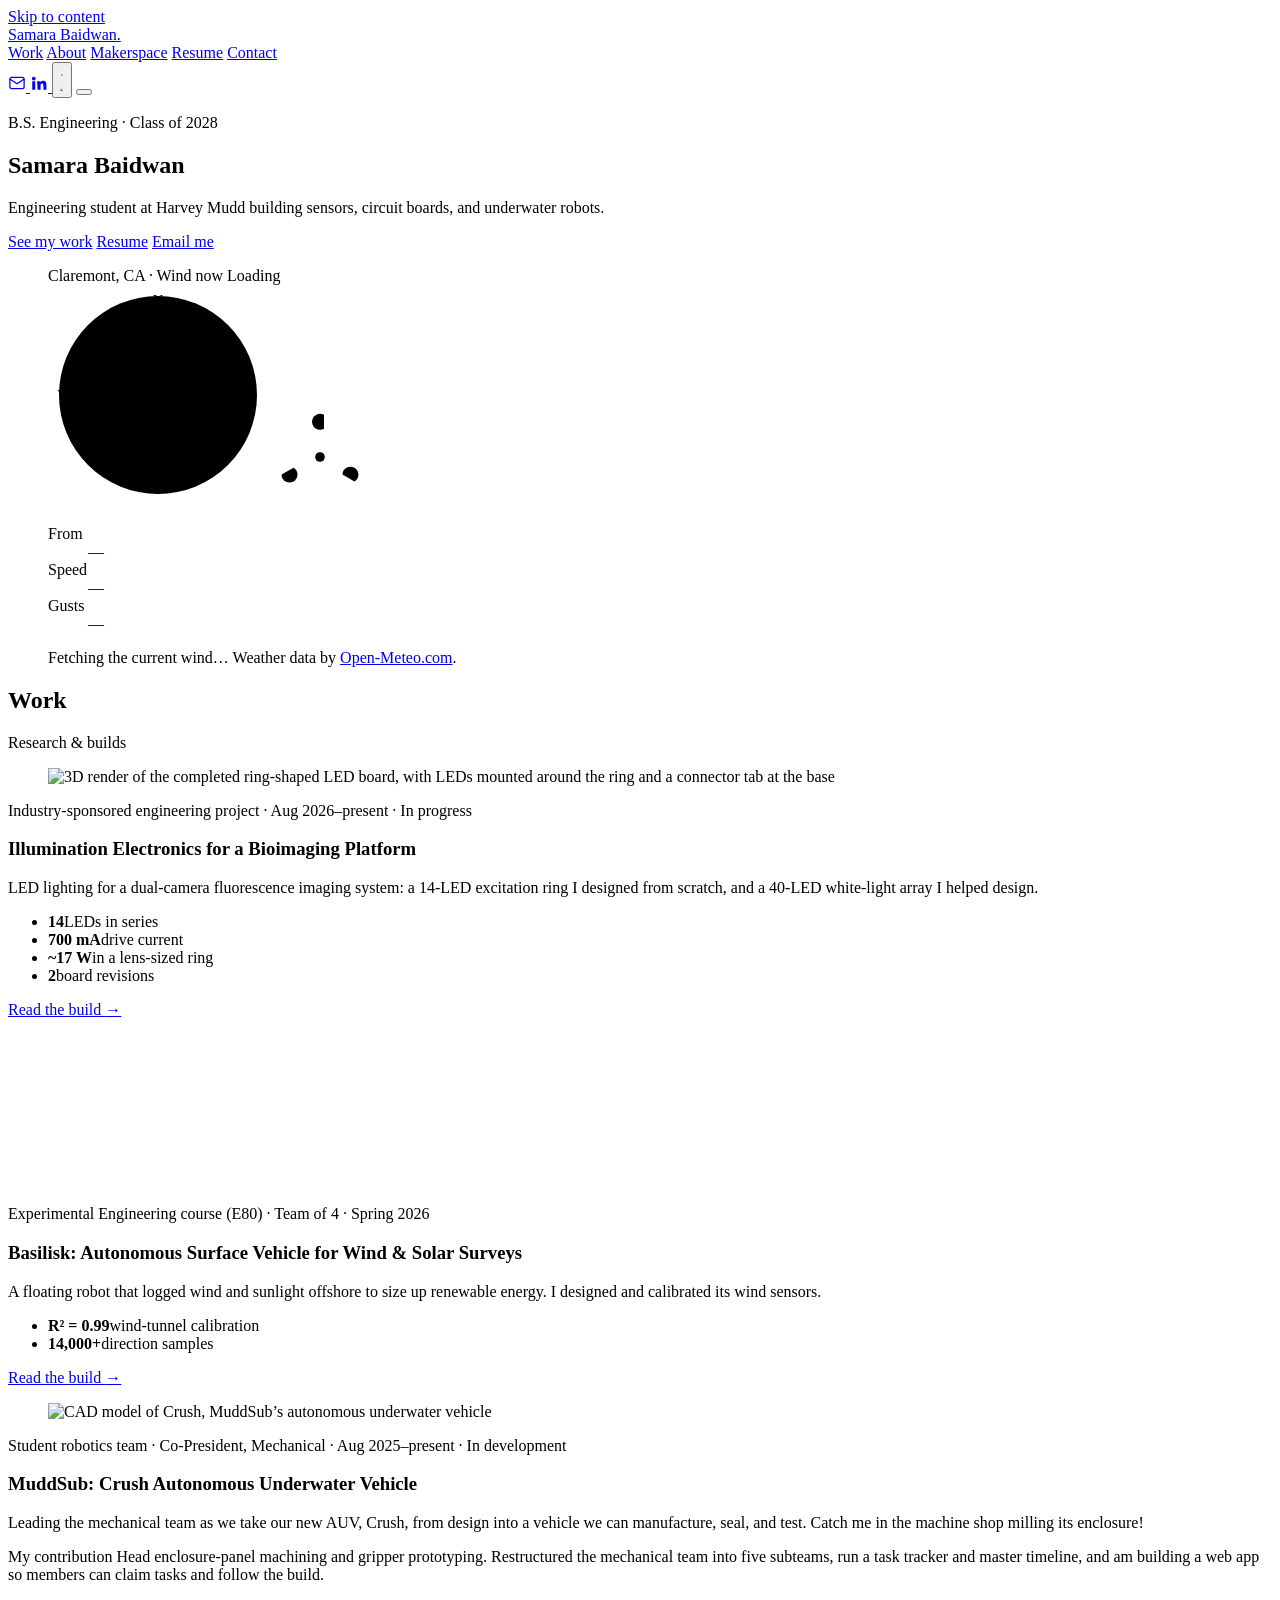
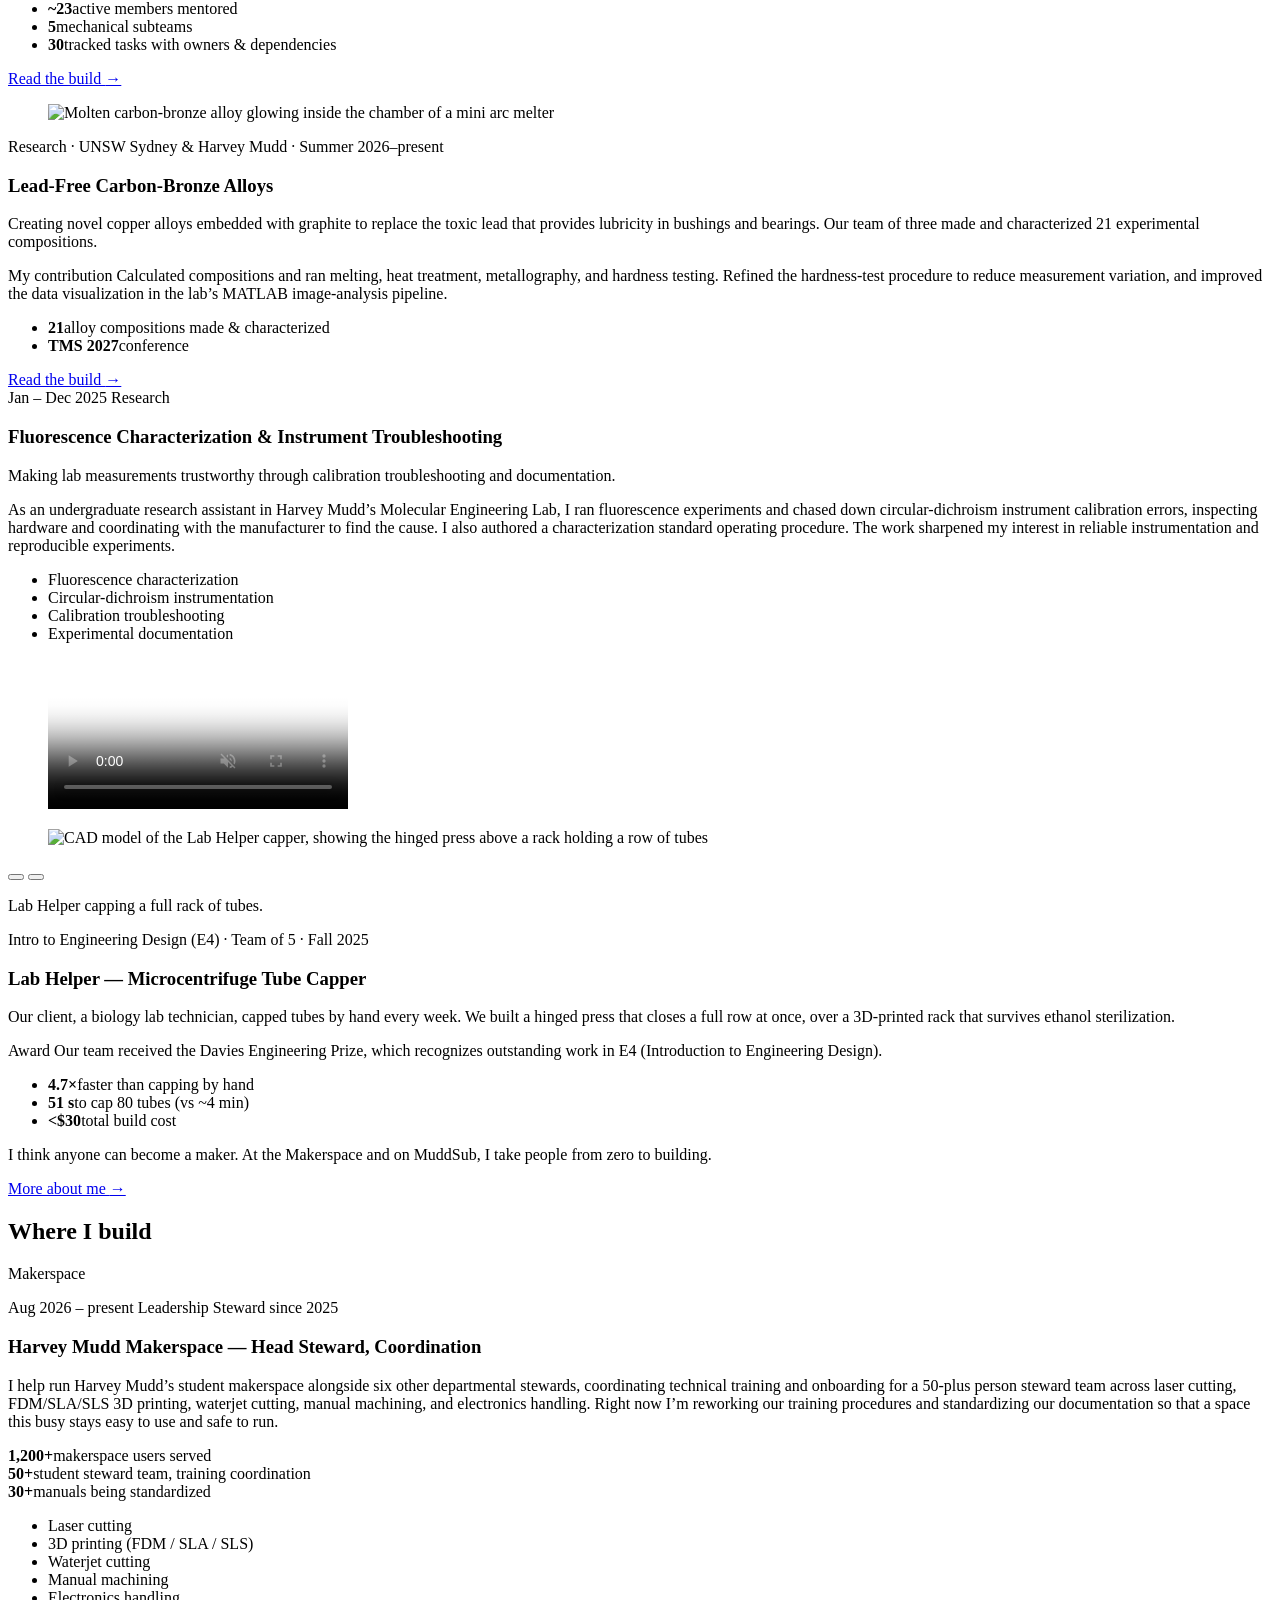
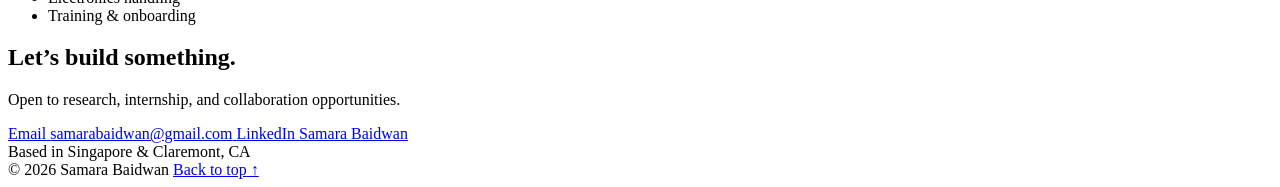
==== commit c047e132: "Lab Helper: Davies Engineering Prize; About: 1,200+ people a year across the Claremont Colleges Co-A" ====
--- a/public/index.html
+++ b/public/index.html
@@ -1,12 +1,12 @@
 <!DOCTYPE html>
-<html lang="en">
+<html lang="en" data-theme="light">
 <head>
 <meta charset="utf-8">
 <meta name="viewport" content="width=device-width, initial-scale=1">
 <title>Samara Baidwan — Engineering at Harvey Mudd</title>
 <meta name="description" content="Samara Baidwan, engineering student at Harvey Mudd College ('28), building sensors, circuit boards, and underwater robots.">
 <meta name="author" content="Samara Baidwan">
-<meta name="theme-color" content="#0b1a28">
+<meta name="theme-color" content="#eef2f4">
 <script>try{var t=localStorage.getItem('theme');if(t==='light'||t==='dark')document.documentElement.dataset.theme=t}catch(e){}</script>
 <link rel="canonical" href="https://samarabaidwan.com/">
 <link rel="icon" href="/assets/favicon.svg" type="image/svg+xml">
@@ -41,7 +41,7 @@
     <a class="nav-ico" href="https://www.linkedin.com/in/samarabaidwan/" target="_blank" rel="noopener" aria-label="LinkedIn">
       <svg viewBox="0 0 24 24" width="18" height="18" fill="currentColor" aria-hidden="true"><path d="M4.98 3.5A2.5 2.5 0 1 0 5 8.5a2.5 2.5 0 0 0 0-5zM3 9.5h4V21H3zM9.5 9.5h3.8v1.6h.05c.53-.95 1.83-1.95 3.77-1.95 4.03 0 4.78 2.5 4.78 5.76V21h-4v-5.3c0-1.26-.02-2.9-1.77-2.9-1.77 0-2.04 1.38-2.04 2.8V21h-4z"/></svg>
     </a>
-    <button class="theme-toggle" type="button" aria-label="Switch to light theme">
+    <button class="theme-toggle" type="button" aria-label="Switch to dark theme">
       <svg class="i-sun" viewBox="0 0 24 24" aria-hidden="true"><circle cx="12" cy="12" r="4"/><path d="M12 2v2M12 20v2M4.9 4.9l1.4 1.4M17.7 17.7l1.4 1.4M2 12h2M20 12h2M4.9 19.1l1.4-1.4M17.7 6.3l1.4-1.4"/></svg>
       <svg class="i-moon" viewBox="0 0 24 24" aria-hidden="true"><path d="M20.5 14.2A8.5 8.5 0 1 1 9.8 3.5a7 7 0 0 0 10.7 10.7z"/></svg>
     </button>
@@ -273,6 +273,11 @@
               press that closes a full row at once, over a 3D-printed rack that survives ethanol
               sterilization.
             </p>
+            <p class="result">
+              <span>Award</span>
+              Our team received the Davies Engineering Prize, which recognizes outstanding work in E4
+              (Introduction to Engineering Design).
+            </p>
             <ul class="pcard-stats">
               <li><b>4.7×</b><span>faster than capping by hand</span></li>
               <li><b>51 s</b><span>to cap 80 tubes (vs ~4 min)</span></li>
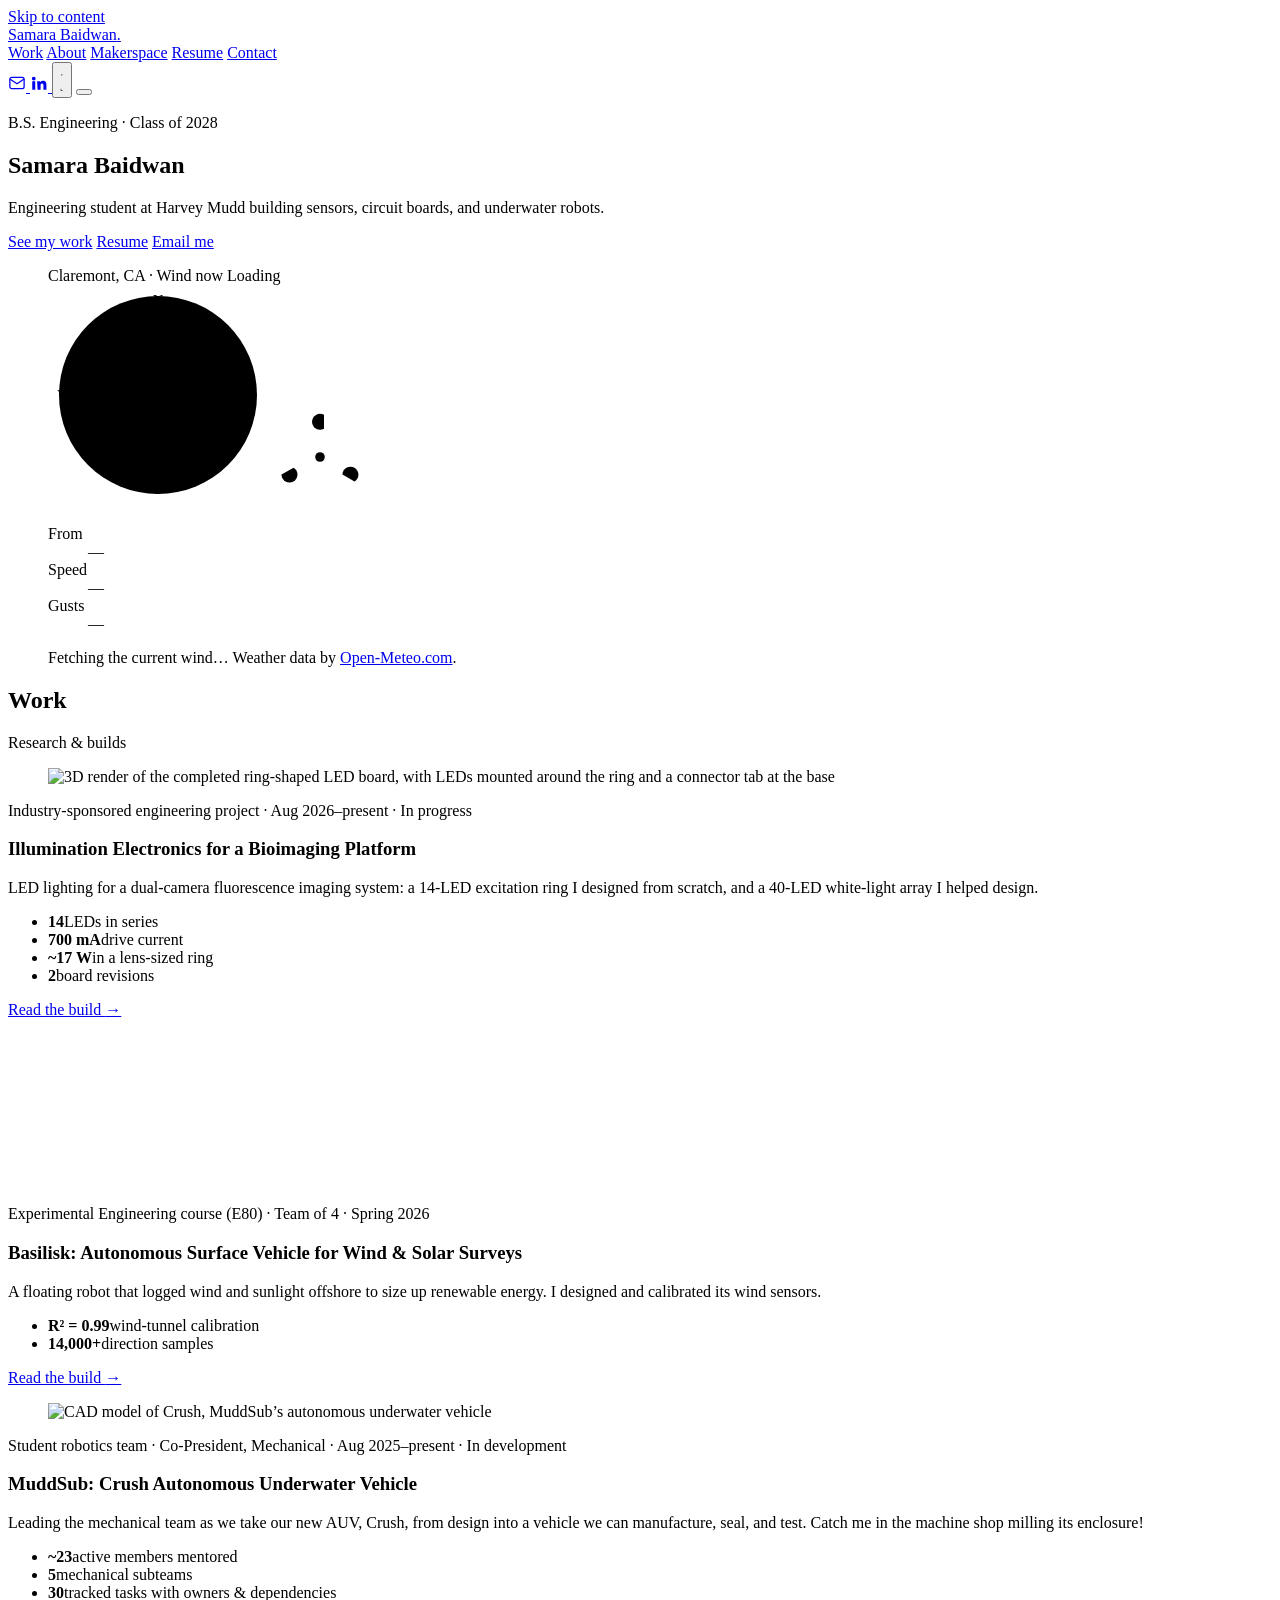
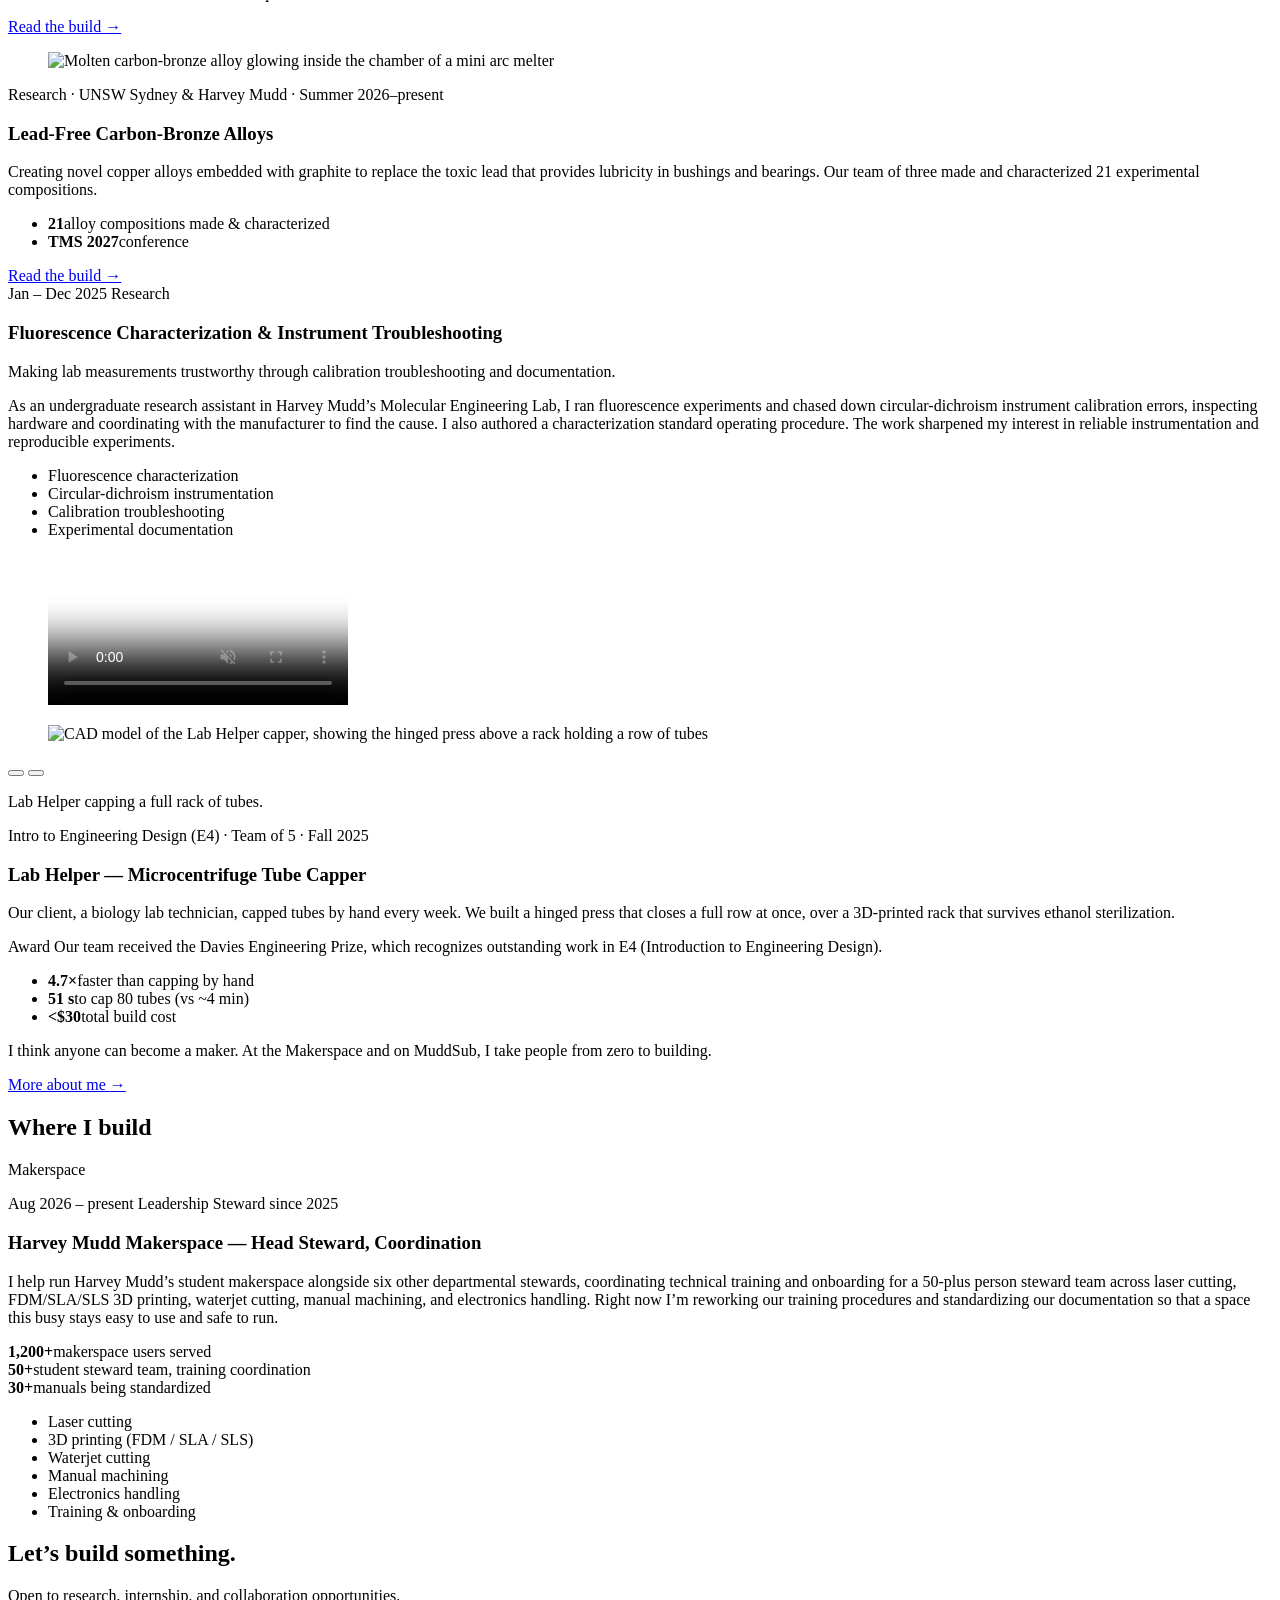
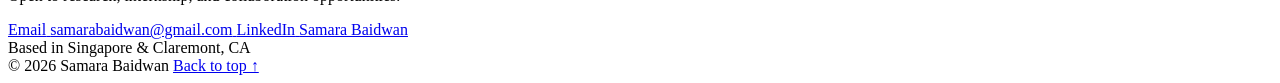
==== commit 16337de6: "Contribution notes: project pages only, body-size text Removes the My contribution boxes from the ho" ====
--- a/public/index.html
+++ b/public/index.html
@@ -181,12 +181,6 @@
               Leading the mechanical team as we take our new AUV, Crush, from design into a vehicle we
               can manufacture, seal, and test. Catch me in the machine shop milling its enclosure!
             </p>
-            <p class="contribution">
-              <span>My contribution</span>
-              Head enclosure-panel machining and gripper prototyping. Restructured the mechanical team
-              into five subteams, run a task tracker and master timeline, and am building a web app so
-              members can claim tasks and follow the build.
-            </p>
             <ul class="pcard-stats">
               <li><b>~23</b><span>active members mentored</span></li>
               <li><b>5</b><span>mechanical subteams</span></li>
@@ -208,12 +202,6 @@
               Creating novel copper alloys embedded with graphite to replace the toxic lead that
               provides lubricity in bushings and bearings. Our team of three made and characterized 21
               experimental compositions.
-            </p>
-            <p class="contribution">
-              <span>My contribution</span>
-              Calculated compositions and ran melting, heat treatment, metallography, and hardness
-              testing. Refined the hardness-test procedure to reduce measurement variation, and improved
-              the data visualization in the lab’s MATLAB image-analysis pipeline.
             </p>
             <ul class="pcard-stats">
               <li><b>21</b><span>alloy compositions made &amp; characterized</span></li>
